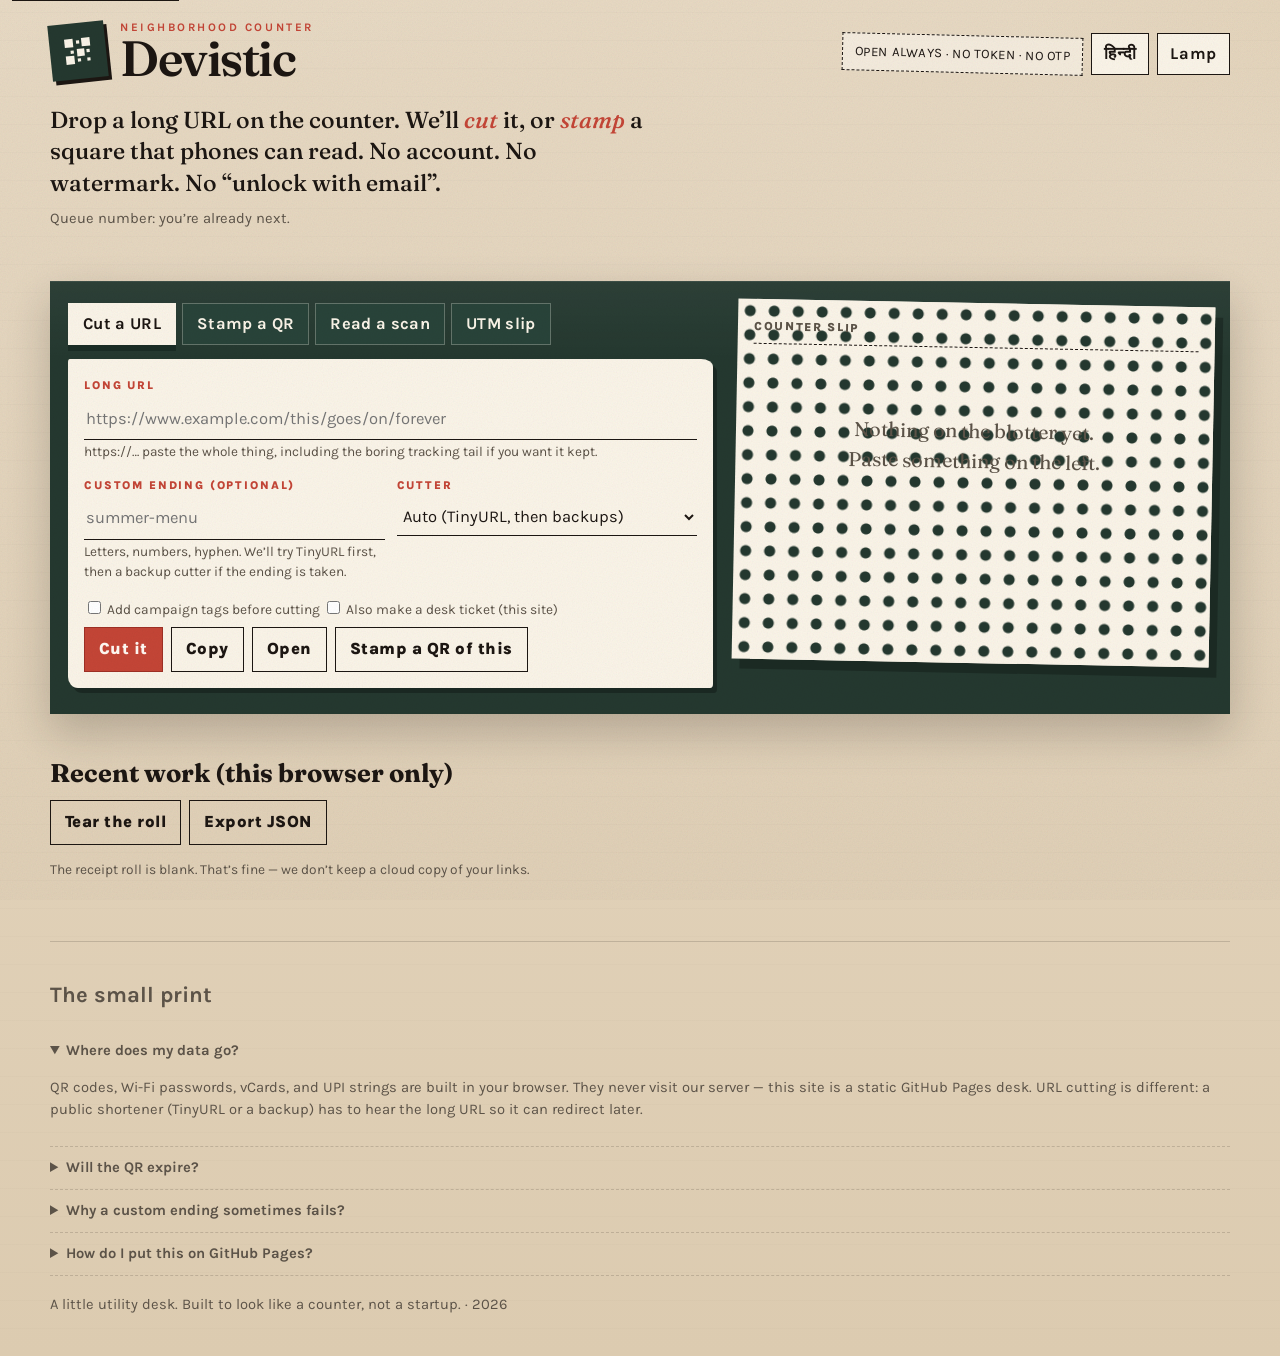
==== index.html @ 3dc171a9 "feat: add Devistic Counter URL cutter and QR workshop Static GitHub Pages desk: shorten via TinyURL " ====
<!DOCTYPE html>
<html lang="en" data-lang="en" data-theme="day">
<head>
  <meta charset="utf-8">
  <meta name="viewport" content="width=device-width, initial-scale=1">
  <title>Devistic Counter — cut URLs, stamp QR codes</title>
  <meta name="description" content="No-signup URL shortener and QR workshop. TinyURL-style cutting, custom colors, logos, Wi-Fi, vCard, UPI. Download PNG, SVG, or JPG. Runs on GitHub Pages.">
  <meta name="theme-color" content="#24382f">
  <link rel="icon" href="./favicon.svg" type="image/svg+xml">
  <link rel="manifest" href="./manifest.webmanifest">
  <link rel="preconnect" href="https://fonts.googleapis.com">
  <link rel="preconnect" href="https://fonts.gstatic.com" crossorigin>
  <link href="https://fonts.googleapis.com/css2?family=Fraunces:ital,opsz,wght@0,9..144,500;0,9..144,600;1,9..144,500&family=IBM+Plex+Mono:wght@400;500&family=Karla:wght@400;700;800&display=swap" rel="stylesheet">
  <link rel="stylesheet" href="./css/desk.css">
</head>
<body>
  <a class="skip" href="#counter">Skip to the counter</a>
  <div class="grain" aria-hidden="true"></div>

  <header class="sign wrap">
    <div class="sign-bar">
      <a class="brand" href="./">
        <span class="brand-mark" aria-hidden="true">
          <svg viewBox="0 0 64 64" fill="currentColor">
            <rect x="8" y="8" width="16" height="16"/>
            <rect x="40" y="8" width="16" height="16"/>
            <rect x="8" y="40" width="16" height="16"/>
            <rect x="30" y="12" width="6" height="6"/>
            <rect x="30" y="28" width="14" height="14"/>
            <rect x="18" y="30" width="6" height="6"/>
            <rect x="48" y="30" width="6" height="6"/>
            <rect x="30" y="46" width="6" height="6"/>
            <rect x="48" y="46" width="6" height="6"/>
          </svg>
        </span>
        <h1 class="brand-name"><span data-i="shopKicker">Neighborhood counter</span>Devistic</h1>
      </a>
      <div class="tools">
        <p class="hours" data-i="hours">Open always · No token · No OTP</p>
        <button type="button" class="lang-btn" id="langBtn">हिन्दी</button>
        <button type="button" class="lang-btn" id="lampBtn" data-i="lamp">Lamp</button>
      </div>
    </div>
    <p class="lede" data-i="lede" data-i-html="1">Drop a long URL on the counter. We’ll <em>cut</em> it, or <em>stamp</em> a square that phones can read. No account. No watermark. No “unlock with email”.</p>
    <p class="token" data-i="token">Queue number: you’re already next.</p>
  </header>

  <main class="desk wrap" id="counter">
    <div class="desk-grid">
      <section class="counter">
        <div class="tabs" role="tablist">
          <button class="tab" type="button" role="tab" data-tab="cut" aria-selected="true" data-i="tabs.cut">Cut a URL</button>
          <button class="tab" type="button" role="tab" data-tab="stamp" aria-selected="false" data-i="tabs.stamp">Stamp a QR</button>
          <button class="tab" type="button" role="tab" data-tab="scan" aria-selected="false" data-i="tabs.scan">Read a scan</button>
          <button class="tab" type="button" role="tab" data-tab="campaign" aria-selected="false" data-i="tabs.campaign">UTM slip</button>
        </div>

        <form class="panel" id="panel-cut" autocomplete="off">
          <div class="row">
            <label>
              <span class="kicker" data-i="cut.url">Long URL</span>
              <input id="cutUrl" type="text" inputmode="url" required placeholder="https://www.example.com/this/goes/on/forever">
              <span class="hint" data-i="cut.urlHint">https://… paste the whole thing.</span>
            </label>
          </div>
          <div class="row split">
            <label>
              <span class="kicker" data-i="cut.alias">Custom ending (optional)</span>
              <input id="cutAlias" type="text" maxlength="40" placeholder="summer-menu">
              <span class="hint" data-i="cut.aliasHint">Letters, numbers, hyphen.</span>
            </label>
            <label>
              <span class="kicker" data-i="cut.provider">Cutter</span>
              <select id="cutProvider">
                <option value="auto" selected data-i="cut.auto">Auto (TinyURL, then backups)</option>
                <option value="tinyurl">TinyURL</option>
                <option value="isgd">is.gd</option>
                <option value="zip1">zip1.io</option>
                <option value="spoo">spoo.me</option>
                <option value="dagd">da.gd</option>
              </select>
            </label>
          </div>
          <label class="tiny">
            <input type="checkbox" id="cutUtm">
            <span data-i="cut.utmToggle">Add campaign tags before cutting</span>
          </label>
          <label class="tiny">
            <input type="checkbox" id="cutDesk">
            <span data-i="cut.desk">Also make a desk ticket (this site)</span>
          </label>
          <div class="actions">
            <button class="btn primary" id="cutBtn" type="submit" data-i="cut.submit">Cut it</button>
            <button class="btn" id="copyShort" type="button" data-i="cut.copy">Copy</button>
            <button class="btn ghost" id="openShort" type="button" data-i="cut.open">Open</button>
            <button class="btn ghost" id="stampFromCut" type="button" data-i="cut.stampToo">Stamp a QR of this</button>
          </div>
          <p class="status" id="cutStatus" hidden></p>
          <p class="short-out" id="deskOut" hidden></p>
          <button class="btn ghost" id="copyDesk" type="button" hidden data-i="cut.copy">Copy</button>
        </form>

        <form class="panel" id="panel-stamp" hidden>
          <div class="row split">
            <label>
              <span class="kicker" data-i="stamp.type">What’s going in the square?</span>
              <select id="qrType"></select>
            </label>
            <label data-for="url text">
              <span class="kicker" data-i="stamp.data">Text or URL</span>
              <input id="qrData" type="text" placeholder="https:// or any text">
            </label>
          </div>

          <div class="row split" data-for="wifi">
            <label>
              <span class="kicker" data-i="stamp.ssid">Network name (SSID)</span>
              <input id="wifiSsid" type="text">
            </label>
            <label>
              <span class="kicker" data-i="stamp.wifiPass">Password</span>
              <input id="wifiPass" type="text">
            </label>
            <label>
              <span class="kicker" data-i="stamp.wifiType">Security</span>
              <select id="wifiType">
                <option value="WPA">WPA/WPA2</option>
                <option value="WEP">WEP</option>
                <option value="nopass">Open</option>
              </select>
            </label>
            <label class="tiny"><input type="checkbox" id="wifiHidden"> <span data-i="stamp.hidden">Hidden network</span></label>
          </div>

          <div class="row split" data-for="vcard">
            <label><span class="kicker" data-i="stamp.fn">Full name</span><input id="vcFn" type="text"></label>
            <label><span class="kicker" data-i="stamp.org">Company</span><input id="vcOrg" type="text"></label>
            <label><span class="kicker" data-i="stamp.tel">Phone</span><input id="vcTel" type="tel"></label>
            <label><span class="kicker" data-i="stamp.mail">Email</span><input id="vcEmail" type="email"></label>
            <label><span class="kicker" data-i="stamp.site">Website</span><input id="vcUrl" type="url"></label>
          </div>

          <div class="row" data-for="email">
            <label><span class="kicker" data-i="stamp.mail">Email</span><input id="emTo" type="email"></label>
            <label><span class="kicker" data-i="stamp.subject">Subject</span><input id="emSub" type="text"></label>
            <label><span class="kicker" data-i="stamp.body">Message</span><textarea id="emBody"></textarea></label>
          </div>

          <div class="row split" data-for="sms">
            <label><span class="kicker" data-i="stamp.tel">Phone</span><input id="smsTo" type="tel"></label>
            <label><span class="kicker" data-i="stamp.body">Message</span><input id="smsBody" type="text"></label>
          </div>

          <div class="row split" data-for="whatsapp">
            <label>
              <span class="kicker" data-i="stamp.waNum">WhatsApp number</span>
              <input id="waNum" type="tel" placeholder="9198XXXXXXXX">
              <span class="hint" data-i="stamp.waNumHint">Country code, no plus.</span>
            </label>
            <label><span class="kicker" data-i="stamp.body">Message</span><input id="waBody" type="text"></label>
          </div>

          <div class="row" data-for="phone">
            <label><span class="kicker" data-i="stamp.tel">Phone</span><input id="phoneTo" type="tel"></label>
          </div>

          <div class="row split" data-for="geo">
            <label><span class="kicker" data-i="stamp.lat">Latitude</span><input id="geoLat" type="text" placeholder="19.0760"></label>
            <label><span class="kicker" data-i="stamp.lng">Longitude</span><input id="geoLng" type="text" placeholder="72.8777"></label>
          </div>

          <div class="row split" data-for="upi">
            <label><span class="kicker" data-i="stamp.pa">UPI ID</span><input id="upiPa" type="text" placeholder="name@upi"></label>
            <label><span class="kicker" data-i="stamp.pn">Payee name</span><input id="upiPn" type="text"></label>
            <label><span class="kicker" data-i="stamp.am">Amount</span><input id="upiAm" type="number" min="1" step="0.01"></label>
            <label><span class="kicker" data-i="stamp.tn">Note</span><input id="upiTn" type="text"></label>
          </div>

          <div class="row split" data-for="event">
            <label><span class="kicker" data-i="stamp.summary">Event title</span><input id="evSum" type="text"></label>
            <label><span class="kicker" data-i="stamp.when">Starts</span><input id="evStart" type="datetime-local"></label>
            <label><span class="kicker" data-i="stamp.ends">Ends</span><input id="evEnd" type="datetime-local"></label>
            <label><span class="kicker" data-i="stamp.loc">Place</span><input id="evLoc" type="text"></label>
          </div>

          <div class="row split">
            <label>
              <span class="kicker" data-i="stamp.ink">Ink</span>
              <span class="swatches"><input id="qrInk" type="color" value="#1c1612"></span>
            </label>
            <label>
              <span class="kicker" data-i="stamp.paper">Paper</span>
              <span class="swatches"><input id="qrPaper" type="color" value="#faf4e8"></span>
            </label>
            <label>
              <span class="kicker" data-i="stamp.size">Size</span>
              <span class="range">
                <input id="qrSize" type="range" min="180" max="1024" value="280">
                <span class="tiny">px</span>
              </span>
            </label>
            <label>
              <span class="kicker" data-i="stamp.dots">Module shape</span>
              <select id="qrDots">
                <option value="square">Square</option>
                <option value="rounded" selected>Rounded</option>
                <option value="dots">Dots</option>
                <option value="classy">Classy</option>
                <option value="classy-rounded">Classy rounded</option>
                <option value="extra-rounded">Extra rounded</option>
              </select>
            </label>
            <label>
              <span class="kicker" data-i="stamp.ecc">Error correction</span>
              <select id="qrEcc">
                <option value="L">L · 7%</option>
                <option value="M" selected>M · 15%</option>
                <option value="Q">Q · 25%</option>
                <option value="H">H · 30%</option>
              </select>
            </label>
            <label>
              <span class="kicker" data-i="stamp.caption">Label under the stamp</span>
              <input id="qrCaption" type="text" data-i-ph="stamp.captionPh">
            </label>
          </div>
          <div class="row">
            <label>
              <span class="kicker" data-i="stamp.logo">Center mark (logo)</span>
              <input id="qrLogo" type="file" accept="image/png,image/jpeg,image/svg+xml,image/webp">
              <span class="hint" data-i="stamp.logoHint">Keep it modest.</span>
            </label>
            <button class="btn ghost" type="button" id="clearLogo" data-i="stamp.clearLogo">Remove mark</button>
          </div>
          <p class="warn" id="contrastWarn" hidden data-i="stamp.contrast">Contrast warning</p>
          <div class="actions">
            <button class="btn primary" type="submit" data-i="stamp.submit">Stamp it</button>
            <button class="btn" type="button" id="dlPng" data-i="stamp.png">PNG</button>
            <button class="btn" type="button" id="dlSvg" data-i="stamp.svg">SVG</button>
            <button class="btn" type="button" id="dlJpg" data-i="stamp.jpg">JPG</button>
            <button class="btn ghost" type="button" id="copyImg" data-i="stamp.copyImg">Copy image</button>
            <button class="btn ghost" type="button" id="printQr" data-i="stamp.print">Print</button>
          </div>
        </form>

        <div class="panel" id="panel-scan" hidden>
          <div class="actions">
            <button class="btn primary" type="button" id="scanStart" data-i="scan.camera">Open camera</button>
            <button class="btn" type="button" id="scanStop" hidden data-i="scan.stop">Close camera</button>
          </div>
          <video id="scanVideo" class="scan-video" playsinline hidden></video>
          <div class="file-drop" id="fileDrop" style="margin-top:12px">
            <p class="kicker" data-i="scan.file">Or drop / pick a photo of a QR</p>
            <input id="scanFile" type="file" accept="image/*">
          </div>
          <p class="kicker" style="margin-top:14px" data-i="scan.result">What we read</p>
          <p class="short-out" id="scanOut" hidden></p>
          <p class="status" id="scanStatus" hidden></p>
        </div>

        <div class="panel" id="panel-campaign" hidden>
          <p class="tiny" data-i="utm.intro">Tag a link for analytics, then cut or stamp it.</p>
          <div class="row">
            <label>
              <span class="kicker">URL</span>
              <input id="utmBase" type="text" inputmode="url" placeholder="https://yoursite.com/offer">
            </label>
          </div>
          <p class="kicker" data-i="utm.presets">Quick slips</p>
          <div class="chips" style="margin-bottom:12px">
            <button class="chip" type="button" data-preset="instagram|social|spring-poster">Instagram</button>
            <button class="chip" type="button" data-preset="whatsapp|social|invite">WhatsApp</button>
            <button class="chip" type="button" data-preset="newsletter|email|march">Email</button>
            <button class="chip" type="button" data-preset="qr|offline|shop-window">Poster / QR</button>
            <button class="chip" type="button" data-preset="google|cpc|brand">Google ads</button>
          </div>
          <div class="row split">
            <label><span class="kicker" data-i="utm.source">utm_source</span><input id="utm_source" type="text"></label>
            <label><span class="kicker" data-i="utm.medium">utm_medium</span><input id="utm_medium" type="text"></label>
            <label><span class="kicker" data-i="utm.campaign">utm_campaign</span><input id="utm_campaign" type="text"></label>
            <label><span class="kicker" data-i="utm.content">utm_content</span><input id="utm_content" type="text"></label>
            <label><span class="kicker" data-i="utm.term">utm_term</span><input id="utm_term" type="text"></label>
          </div>
          <label>
            <span class="kicker" data-i="utm.preview">Tagged URL</span>
            <textarea id="utmPreview" readonly></textarea>
          </label>
          <div class="actions">
            <button class="btn primary" type="button" id="utmApply" data-i="utm.apply">Use this on the counter</button>
          </div>
        </div>
      </section>

      <aside class="slip" aria-live="polite">
        <div class="slip-head">
          <span data-i="slip.ticket">Counter slip</span>
          <span id="shortVia"></span>
        </div>
        <p class="empty-slip" id="emptySlip" data-i="slip.empty">Nothing on the blotter yet.</p>
        <div id="qrWrap" hidden>
          <div class="qr-stage" id="qrStage"></div>
          <p class="qr-caption" id="qrCaptionOut" hidden></p>
        </div>
        <p class="short-out" id="shortOut" hidden></p>
      </aside>
    </div>
  </main>

  <section class="receipts">
    <h2 data-i="history.title">Recent work (this browser only)</h2>
    <div class="actions">
      <button class="btn ghost" type="button" id="clearLog" data-i="history.clear">Tear the roll</button>
      <button class="btn ghost" type="button" id="exportLog" data-i="history.export">Export JSON</button>
    </div>
    <p class="tiny" id="historyEmpty" data-i="history.empty">The receipt roll is blank.</p>
    <ul class="receipt-list" id="receiptList"></ul>
  </section>

  <footer>
    <h2 data-i="faq.title">The small print</h2>
    <div class="faq">
      <details open>
        <summary data-i="faq.q1">Where does my data go?</summary>
        <p data-i="faq.a1"></p>
      </details>
      <details>
        <summary data-i="faq.q2">Will the QR expire?</summary>
        <p data-i="faq.a2"></p>
      </details>
      <details>
        <summary data-i="faq.q3">Why a custom ending sometimes fails?</summary>
        <p data-i="faq.a3"></p>
      </details>
      <details>
        <summary data-i="faq.q4">How do I put this on GitHub Pages?</summary>
        <p data-i="faq.a4"></p>
      </details>
    </div>
    <p style="margin-top:18px"><span data-i="footer">A little utility desk.</span> · <span id="year"></span></p>
  </footer>

  <script src="./vendor/qr-code-styling.js"></script>
  <script src="./vendor/jsQR.js"></script>
  <script src="./js/i18n.js"></script>
  <script src="./js/desk.js"></script>
</body>
</html>
---- css/desk.css ----
/* Devistic Counter — a neighborhood stamp desk, not a SaaS landing page. */

:root {
  color-scheme: light;
  --plaster: #e7d9c3;
  --plaster-2: #dccbb0;
  --desk: #24382f;
  --desk-2: #1a2c25;
  --ink: #1c1612;
  --ink-soft: #5c5348;
  --stamp: #c44536;
  --stamp-2: #9e2f24;
  --paper: #faf4e8;
  --paper-2: #f3ead6;
  --brass: #c6a56e;
  --brass-2: #8d6e3c;
  --carbon: #4f7383;
  --rule: rgba(28, 22, 18, 0.16);
  --shadow: rgba(28, 22, 18, 0.22);
  --glow: rgba(250, 244, 232, 0.08);
  --font-sign: "Fraunces", "Iowan Old Style", "Palatino Linotype", Palatino, serif;
  --font-ui: "Karla", "Gill Sans", "Trebuchet MS", sans-serif;
  --font-mono: "IBM Plex Mono", "ui-monospace", "Cascadia Code", monospace;
  --radius-paper: 2px 12px 3px 10px / 3px 8px 4px 11px;
  --max: 1180px;
}

[data-theme="lamp"] {
  color-scheme: dark;
  --plaster: #161310;
  --plaster-2: #221c16;
  --desk: #0e1713;
  --desk-2: #08100d;
  --ink: #f4ead8;
  --ink-soft: #cbbba4;
  --stamp: #e15a48;
  --stamp-2: #c44536;
  --paper: #2a241c;
  --paper-2: #211c16;
  --brass: #ddc08a;
  --brass-2: #c6a56e;
  --carbon: #8eb1c0;
  --rule: rgba(244, 234, 216, 0.14);
  --shadow: rgba(0, 0, 0, 0.45);
  --glow: rgba(255, 196, 120, 0.08);
}

*,
*::before,
*::after { box-sizing: border-box; }

html { scroll-behavior: smooth; }

body {
  margin: 0;
  min-height: 100vh;
  color: var(--ink);
  font-family: var(--font-ui);
  font-size: 16.5px;
  line-height: 1.5;
  background:
    radial-gradient(1200px 500px at 10% -10%, var(--glow), transparent 50%),
    radial-gradient(900px 420px at 110% 0%, rgba(196, 165, 110, 0.12), transparent 45%),
    repeating-linear-gradient(
      0deg,
      transparent,
      transparent 27px,
      rgba(28, 22, 18, 0.03) 28px
    ),
    linear-gradient(180deg, var(--plaster), var(--plaster-2));
}

[data-theme="lamp"] body {
  background:
    radial-gradient(700px 380px at 70% 8%, rgba(255, 186, 92, 0.16), transparent 55%),
    linear-gradient(180deg, var(--plaster), var(--plaster-2));
}

img, svg { display: block; max-width: 100%; }
button, input, select, textarea { font: inherit; color: inherit; }
button { cursor: pointer; }

a {
  color: var(--stamp);
  text-decoration-thickness: 1px;
  text-underline-offset: 3px;
}

a:hover { color: var(--stamp-2); }

::selection {
  background: var(--stamp);
  color: var(--paper);
}

.grain {
  pointer-events: none;
  position: fixed;
  inset: 0;
  z-index: 8;
  opacity: 0.18;
  mix-blend-mode: multiply;
  background-image: url("data:image/svg+xml,%3Csvg xmlns='http://www.w3.org/2000/svg' width='180' height='180'%3E%3Cfilter id='n'%3E%3CfeTurbulence type='fractalNoise' baseFrequency='.8' numOctaves='4' stitchTiles='stitch'/%3E%3C/filter%3E%3Crect width='180' height='180' filter='url(%23n)' opacity='.55'/%3E%3C/svg%3E");
}

[data-theme="lamp"] .grain {
  mix-blend-mode: overlay;
  opacity: 0.22;
}

.skip {
  position: absolute;
  left: 12px;
  top: -40px;
  z-index: 20;
  background: var(--ink);
  color: var(--paper);
  padding: 8px 12px;
}
.skip:focus { top: 12px; }

.wrap {
  width: min(100% - 32px, var(--max));
  margin-inline: auto;
}

/* —— Shop sign —— */
.sign {
  position: relative;
  padding: 22px 0 8px;
}

.sign-bar {
  display: flex;
  align-items: flex-start;
  justify-content: space-between;
  gap: 16px;
  flex-wrap: wrap;
}

.brand {
  display: flex;
  gap: 14px;
  align-items: center;
  text-decoration: none;
  color: inherit;
}

.brand-mark {
  width: 56px;
  height: 56px;
  flex: none;
  background: var(--desk);
  color: var(--paper);
  display: grid;
  place-items: center;
  transform: rotate(-6deg);
  box-shadow: 3px 4px 0 var(--ink);
}

.brand-mark svg { width: 34px; height: 34px; }

.brand-name {
  font-family: var(--font-sign);
  font-size: clamp(2rem, 4vw, 3.1rem);
  font-weight: 600;
  font-optical-sizing: auto;
  letter-spacing: -0.03em;
  line-height: 0.9;
  margin: 0;
}

.brand-name span {
  display: block;
  font-family: var(--font-ui);
  font-size: 0.72rem;
  font-weight: 700;
  letter-spacing: 0.22em;
  text-transform: uppercase;
  color: var(--stamp);
  margin-bottom: 4px;
}

.hours {
  border: 1px dashed var(--ink);
  padding: 8px 12px;
  font-size: 0.82rem;
  letter-spacing: 0.04em;
  text-transform: uppercase;
  background: color-mix(in srgb, var(--paper) 70%, transparent);
  transform: rotate(1.4deg);
}

.tools {
  display: flex;
  gap: 8px;
  align-items: center;
}

.icon-btn,
.lang-btn,
.tab,
.btn {
  border: 1px solid var(--ink);
  background: var(--paper);
  min-height: 42px;
}

.icon-btn {
  width: 42px;
  display: grid;
  place-items: center;
  padding: 0;
}

.icon-btn:hover,
.lang-btn:hover { background: var(--paper-2); }

.lang-btn {
  padding: 0 12px;
  font-weight: 700;
  letter-spacing: 0.04em;
}

.lede {
  max-width: 38rem;
  margin: 18px 0 0;
  font-family: var(--font-sign);
  font-size: clamp(1.15rem, 2.2vw, 1.45rem);
  font-weight: 500;
  line-height: 1.35;
  color: var(--ink);
}

.lede em {
  font-style: italic;
  color: var(--stamp);
}

.token {
  margin-top: 10px;
  font-size: 0.92rem;
  color: var(--ink-soft);
}

/* —— Desk —— */
.desk {
  position: relative;
  margin: 28px auto 40px;
  background:
    linear-gradient(180deg, rgba(255,255,255,0.04), transparent 18%),
    var(--desk);
  color: var(--paper);
  padding: 22px 18px 26px;
  box-shadow:
    inset 0 1px 0 rgba(255,255,255,0.08),
    0 18px 40px var(--shadow);
}

.desk::before {
  content: "";
  position: absolute;
  width: 120px;
  height: 120px;
  right: 8%;
  bottom: 12%;
  border-radius: 50%;
  border: 10px solid rgba(110, 62, 32, 0.18);
  box-shadow: inset 0 0 0 7px rgba(110, 62, 32, 0.1);
  transform: rotate(-18deg);
  pointer-events: none;
}

.desk-grid {
  display: grid;
  grid-template-columns: minmax(0, 1.15fr) minmax(280px, 0.85fr);
  gap: 22px;
  align-items: start;
}

.counter,
.slip {
  position: relative;
  z-index: 1;
}

.tabs {
  display: flex;
  flex-wrap: wrap;
  gap: 6px;
  margin: 0 0 14px;
}

.tab {
  background: color-mix(in srgb, var(--desk-2) 40%, #315246);
  color: var(--paper);
  border-color: color-mix(in srgb, var(--paper) 28%, transparent);
  padding: 8px 14px;
  font-weight: 700;
  letter-spacing: 0.02em;
}

.tab[aria-selected="true"] {
  background: var(--paper);
  color: var(--ink);
  border-color: var(--paper);
  box-shadow: 0 6px 0 var(--desk-2);
}

.panel {
  background: var(--paper);
  color: var(--ink);
  border-radius: var(--radius-paper);
  padding: 18px 16px 16px;
  box-shadow: 4px 5px 0 rgba(0,0,0,0.28);
}

.panel[hidden] { display: none; }

.row {
  display: grid;
  gap: 8px;
  margin-bottom: 14px;
}

.row.split {
  grid-template-columns: 1fr 1fr;
  gap: 12px;
}

label .kicker,
.kicker {
  display: block;
  font-size: 0.72rem;
  font-weight: 800;
  letter-spacing: 0.16em;
  text-transform: uppercase;
  color: var(--stamp);
  margin-bottom: 4px;
}

label span.hint {
  display: block;
  font-size: 0.85rem;
  color: var(--ink-soft);
  margin-top: 2px;
}

input[type="text"],
input[type="url"],
input[type="email"],
input[type="tel"],
input[type="password"],
input[type="number"],
input[type="datetime-local"],
select,
textarea {
  width: 100%;
  border: 0;
  border-bottom: 1.5px solid var(--ink);
  background: transparent;
  border-radius: 0;
  padding: 8px 2px;
  outline: none;
}

textarea {
  min-height: 88px;
  resize: vertical;
  border: 1px solid var(--rule);
  background: var(--paper-2);
  padding: 10px;
}

input:focus,
select:focus,
textarea:focus {
  border-color: var(--stamp);
}

.actions {
  display: flex;
  flex-wrap: wrap;
  gap: 8px;
  margin-top: 6px;
}

.btn {
  padding: 9px 14px;
  font-weight: 800;
  letter-spacing: 0.03em;
  background: var(--paper);
}

.btn:hover { transform: translate(-1px, -1px); box-shadow: 2px 2px 0 var(--ink); }

.btn.primary {
  background: var(--stamp);
  color: #fff8f2;
  border-color: var(--stamp-2);
}

.btn.primary:hover { background: var(--stamp-2); }

.btn.ghost {
  background: transparent;
}

.btn:disabled {
  opacity: 0.5;
  cursor: not-allowed;
  transform: none;
  box-shadow: none;
}

.tiny {
  font-size: 0.86rem;
  color: var(--ink-soft);
}

.swatches {
  display: flex;
  flex-wrap: wrap;
  gap: 8px;
  align-items: center;
}

.swatches input[type="color"] {
  width: 42px;
  height: 32px;
  padding: 0;
  border: 1px solid var(--ink);
  background: var(--paper);
}

.range {
  display: flex;
  gap: 10px;
  align-items: center;
}

.range input[type="range"] { flex: 1; }

.chips {
  display: flex;
  flex-wrap: wrap;
  gap: 6px;
}

.chip {
  border: 1px solid var(--rule);
  background: var(--paper-2);
  padding: 6px 10px;
  min-height: 36px;
}

.chip[aria-pressed="true"] {
  border-color: var(--ink);
  background: var(--ink);
  color: var(--paper);
}

.warn,
.note,
.status {
  font-size: 0.9rem;
  padding: 8px 10px;
  border-left: 3px solid var(--brass);
  background: color-mix(in srgb, var(--brass) 12%, var(--paper));
  margin: 8px 0 0;
}

.warn {
  border-left-color: var(--stamp);
  background: color-mix(in srgb, var(--stamp) 12%, var(--paper));
}

.status[data-kind="ok"] {
  border-left-color: var(--desk);
  background: color-mix(in srgb, var(--desk) 12%, var(--paper));
}

.hidden { display: none !important; }

/* —— Paper slip / result —— */
.slip {
  background: var(--paper);
  color: var(--ink);
  padding: 18px 16px 22px;
  transform: rotate(1.1deg);
  box-shadow: 8px 10px 0 rgba(0,0,0,0.25);
  background-image:
    radial-gradient(circle at 12px 12px, var(--desk) 5px, transparent 6px),
    linear-gradient(90deg, transparent 18px, var(--paper) 18px);
  background-size: 24px 24px, 100% 100%;
  min-height: 360px;
}

.slip-head {
  display: flex;
  justify-content: space-between;
  gap: 8px;
  font-size: 0.75rem;
  letter-spacing: 0.14em;
  text-transform: uppercase;
  font-weight: 800;
  color: var(--ink-soft);
  border-bottom: 1px dashed var(--ink);
  padding-bottom: 8px;
  margin-bottom: 14px;
}

.qr-stage {
  display: grid;
  place-items: center;
  min-height: 220px;
  background:
    repeating-linear-gradient(
      -45deg,
      transparent,
      transparent 8px,
      rgba(28,22,18,0.03) 9px
    );
  border: 1px dashed var(--rule);
  padding: 12px;
}

.qr-stage canvas,
.qr-stage svg {
  max-width: min(100%, 280px);
  height: auto;
}

.qr-caption {
  margin-top: 8px;
  text-align: center;
  font-family: var(--font-sign);
  font-size: 1.05rem;
  letter-spacing: 0.18em;
  text-transform: uppercase;
}

.short-out {
  font-family: var(--font-mono);
  font-size: 0.92rem;
  word-break: break-all;
  background: var(--paper-2);
  padding: 10px;
  border: 1px solid var(--rule);
  margin: 12px 0;
}

.empty-slip {
  font-family: var(--font-sign);
  font-size: 1.25rem;
  text-align: center;
  padding: 48px 12px;
  color: var(--ink-soft);
  white-space: pre-line;
}

@media print {
  .grain, .sign, .counter, .receipts, footer, .skip { display: none !important; }
  body, .desk { background: #fff; box-shadow: none; color: #000; }
  .desk { padding: 0; margin: 0; }
  .slip { transform: none; box-shadow: none; background: #fff; }
}

/* —— Receipts —— */
.receipts {
  width: min(100% - 32px, var(--max));
  margin: 0 auto 48px;
}

.receipts h2 {
  font-family: var(--font-sign);
  font-size: 1.6rem;
  margin: 0 0 8px;
}

.receipt-list {
  list-style: none;
  margin: 12px 0 0;
  padding: 0;
  display: grid;
  gap: 8px;
}

.receipt-list li {
  display: grid;
  grid-template-columns: auto 1fr auto;
  gap: 10px;
  align-items: center;
  background: var(--paper);
  border: 1px solid var(--rule);
  padding: 10px 12px;
}

.receipt-list code {
  font-family: var(--font-mono);
  font-size: 0.82rem;
  word-break: break-all;
}

.kind-tag {
  font-size: 0.68rem;
  font-weight: 800;
  letter-spacing: 0.12em;
  text-transform: uppercase;
  background: var(--desk);
  color: var(--paper);
  padding: 3px 6px;
}

footer {
  width: min(100% - 32px, var(--max));
  margin: 0 auto 40px;
  color: var(--ink-soft);
  font-size: 0.92rem;
  border-top: 1px solid var(--rule);
  padding-top: 18px;
}

.faq details {
  border-bottom: 1px dashed var(--rule);
  padding: 10px 0;
}

.faq summary {
  cursor: pointer;
  font-weight: 700;
}

.scan-video {
  width: 100%;
  background: #111;
  aspect-ratio: 4 / 3;
  object-fit: cover;
}

.file-drop {
  border: 1.5px dashed var(--ink);
  padding: 16px;
  text-align: center;
  background: var(--paper-2);
}

@media (max-width: 860px) {
  .desk-grid { grid-template-columns: 1fr; }
  .slip { transform: none; }
  .desk::before { opacity: 0.4; width: 80px; height: 80px; }
  .row.split { grid-template-columns: 1fr; }
  .hours { transform: none; }
}

@media (prefers-reduced-motion: reduce) {
  html { scroll-behavior: auto; }
  .btn:hover { transform: none; }
  .slip, .hours, .brand-mark { transform: none; }
}
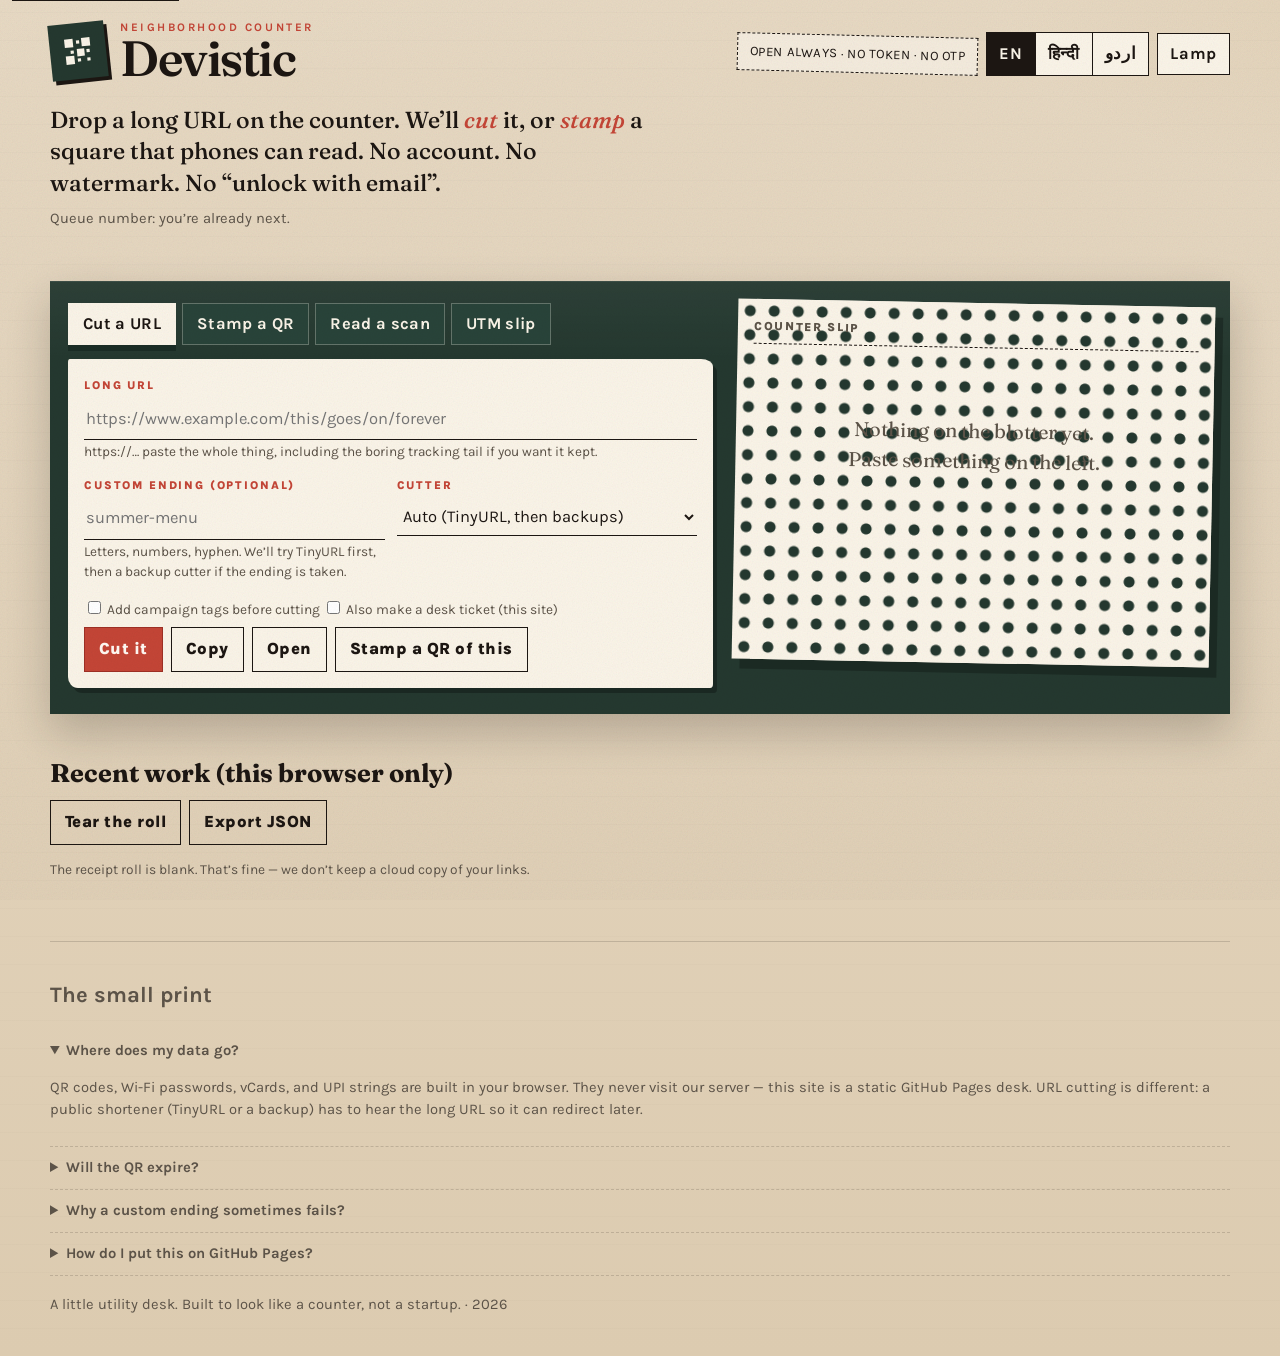
==== commit c405ad3c: "feat: paste QR from clipboard and add Urdu with EN/Hindi Clipboard image paste (Ctrl+V anywhere) ope" ====
--- a/index.html
+++ b/index.html
@@ -10,7 +10,7 @@
   <link rel="manifest" href="./manifest.webmanifest">
   <link rel="preconnect" href="https://fonts.googleapis.com">
   <link rel="preconnect" href="https://fonts.gstatic.com" crossorigin>
-  <link href="https://fonts.googleapis.com/css2?family=Fraunces:ital,opsz,wght@0,9..144,500;0,9..144,600;1,9..144,500&family=IBM+Plex+Mono:wght@400;500&family=Karla:wght@400;700;800&display=swap" rel="stylesheet">
+  <link href="https://fonts.googleapis.com/css2?family=Fraunces:ital,opsz,wght@0,9..144,500;0,9..144,600;1,9..144,500&family=IBM+Plex+Mono:wght@400;500&family=Karla:wght@400;700;800&family=Noto+Naskh+Arabic:wght@400;700&display=swap" rel="stylesheet">
   <link rel="stylesheet" href="./css/desk.css">
 </head>
 <body>
@@ -37,7 +37,11 @@
       </a>
       <div class="tools">
         <p class="hours" data-i="hours">Open always · No token · No OTP</p>
-        <button type="button" class="lang-btn" id="langBtn">हिन्दी</button>
+        <div class="lang-switch" role="group" aria-label="Language">
+          <button type="button" class="lang-btn" data-set-lang="en" aria-pressed="true">EN</button>
+          <button type="button" class="lang-btn" data-set-lang="hi" aria-pressed="false">हिन्दी</button>
+          <button type="button" class="lang-btn" data-set-lang="ur" aria-pressed="false">اردو</button>
+        </div>
         <button type="button" class="lang-btn" id="lampBtn" data-i="lamp">Lamp</button>
       </div>
     </div>
@@ -59,14 +63,14 @@
           <div class="row">
             <label>
               <span class="kicker" data-i="cut.url">Long URL</span>
-              <input id="cutUrl" type="text" inputmode="url" required placeholder="https://www.example.com/this/goes/on/forever">
+              <input id="cutUrl" type="text" inputmode="url" dir="ltr" required placeholder="https://www.example.com/this/goes/on/forever">
               <span class="hint" data-i="cut.urlHint">https://… paste the whole thing.</span>
             </label>
           </div>
           <div class="row split">
             <label>
               <span class="kicker" data-i="cut.alias">Custom ending (optional)</span>
-              <input id="cutAlias" type="text" maxlength="40" placeholder="summer-menu">
+              <input id="cutAlias" type="text" maxlength="40" dir="ltr" placeholder="summer-menu">
               <span class="hint" data-i="cut.aliasHint">Letters, numbers, hyphen.</span>
             </label>
             <label>
@@ -96,7 +100,7 @@
             <button class="btn ghost" id="stampFromCut" type="button" data-i="cut.stampToo">Stamp a QR of this</button>
           </div>
           <p class="status" id="cutStatus" hidden></p>
-          <p class="short-out" id="deskOut" hidden></p>
+          <p class="short-out" id="deskOut" hidden dir="ltr"></p>
           <button class="btn ghost" id="copyDesk" type="button" hidden data-i="cut.copy">Copy</button>
         </form>
 
@@ -108,7 +112,7 @@
             </label>
             <label data-for="url text">
               <span class="kicker" data-i="stamp.data">Text or URL</span>
-              <input id="qrData" type="text" placeholder="https:// or any text">
+              <input id="qrData" type="text" dir="ltr" placeholder="https:// or any text">
             </label>
           </div>
 
@@ -244,17 +248,20 @@
         </form>
 
         <div class="panel" id="panel-scan" hidden>
+          <p class="tiny" data-i="scan.pasteHint">Copy a QR, then press Ctrl+V / ⌘V anywhere on this desk.</p>
           <div class="actions">
             <button class="btn primary" type="button" id="scanStart" data-i="scan.camera">Open camera</button>
             <button class="btn" type="button" id="scanStop" hidden data-i="scan.stop">Close camera</button>
+            <button class="btn" type="button" id="scanPaste" data-i="scan.paste">Paste QR</button>
           </div>
           <video id="scanVideo" class="scan-video" playsinline hidden></video>
+          <img id="scanPreview" class="scan-preview" alt="" hidden>
           <div class="file-drop" id="fileDrop" style="margin-top:12px">
             <p class="kicker" data-i="scan.file">Or drop / pick a photo of a QR</p>
             <input id="scanFile" type="file" accept="image/*">
           </div>
           <p class="kicker" style="margin-top:14px" data-i="scan.result">What we read</p>
-          <p class="short-out" id="scanOut" hidden></p>
+          <p class="short-out" id="scanOut" hidden dir="ltr"></p>
           <p class="status" id="scanStatus" hidden></p>
         </div>
 
@@ -263,7 +270,7 @@
           <div class="row">
             <label>
               <span class="kicker">URL</span>
-              <input id="utmBase" type="text" inputmode="url" placeholder="https://yoursite.com/offer">
+              <input id="utmBase" type="text" inputmode="url" dir="ltr" placeholder="https://yoursite.com/offer">
             </label>
           </div>
           <p class="kicker" data-i="utm.presets">Quick slips</p>
@@ -283,7 +290,7 @@
           </div>
           <label>
             <span class="kicker" data-i="utm.preview">Tagged URL</span>
-            <textarea id="utmPreview" readonly></textarea>
+            <textarea id="utmPreview" readonly dir="ltr"></textarea>
           </label>
           <div class="actions">
             <button class="btn primary" type="button" id="utmApply" data-i="utm.apply">Use this on the counter</button>
@@ -301,7 +308,7 @@
           <div class="qr-stage" id="qrStage"></div>
           <p class="qr-caption" id="qrCaptionOut" hidden></p>
         </div>
-        <p class="short-out" id="shortOut" hidden></p>
+        <p class="short-out" id="shortOut" hidden dir="ltr"></p>
       </aside>
     </div>
   </main>
--- a/css/desk.css
+++ b/css/desk.css
@@ -222,6 +222,47 @@
   letter-spacing: 0.04em;
 }
 
+.lang-switch {
+  display: flex;
+  border: 1px solid var(--ink);
+  background: var(--paper);
+}
+
+.lang-switch .lang-btn {
+  border: 0;
+  border-inline-end: 1px solid var(--ink);
+  min-height: 42px;
+  border-radius: 0;
+}
+
+.lang-switch .lang-btn:last-child { border-inline-end: 0; }
+
+.lang-switch .lang-btn[aria-pressed="true"] {
+  background: var(--ink);
+  color: var(--paper);
+}
+
+html[data-lang="ur"] body,
+html[data-lang="ur"] .lede,
+html[data-lang="ur"] .brand-name span {
+  font-family: "Noto Naskh Arabic", var(--font-ui);
+}
+
+html[data-lang="ur"] .brand-name {
+  font-family: "Noto Naskh Arabic", var(--font-sign);
+}
+
+html[dir="rtl"] .hours { transform: rotate(-1.4deg); }
+html[dir="rtl"] .slip { transform: rotate(-1.1deg); }
+html[dir="rtl"] .brand-mark { transform: rotate(6deg); }
+
+.scan-preview {
+  display: block;
+  max-width: min(100%, 220px);
+  margin: 12px 0 0;
+  border: 1px dashed var(--rule);
+}
+
 .lede {
   max-width: 38rem;
   margin: 18px 0 0;
@@ -480,6 +521,7 @@
   background: color-mix(in srgb, var(--desk) 12%, var(--paper));
 }
 
+[hidden],
 .hidden { display: none !important; }
 
 /* —— Paper slip / result —— */
